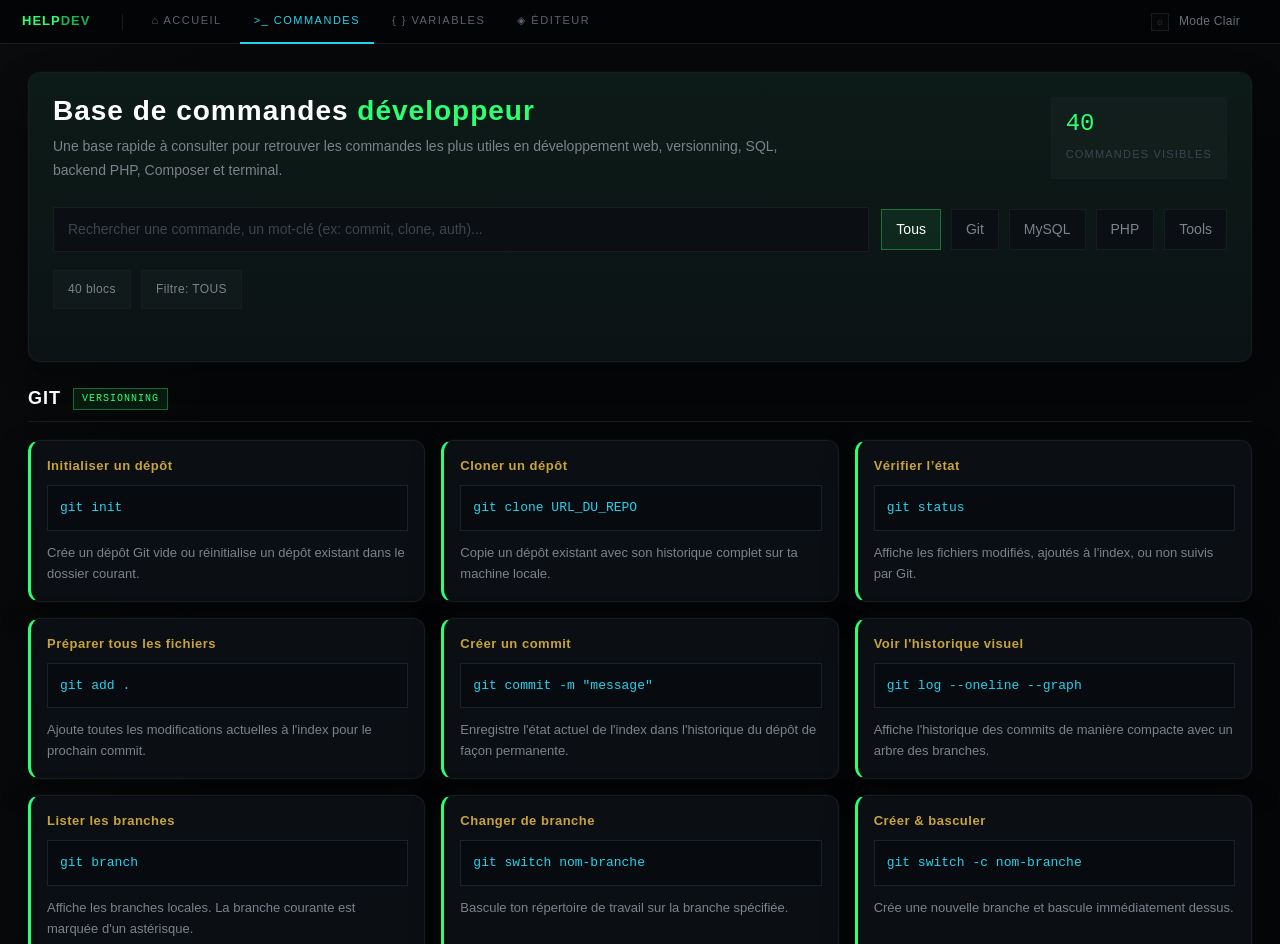
==== assets/pages/helpcmd.html @ f5e51abe "first commit" ====
<!DOCTYPE html>
<html lang="fr">

<head>
    <meta charset="UTF-8" />
    <meta name="viewport" content="width=device-width, initial-scale=1.0" />
    <title>HELPDEV — Commandes</title>
    <link rel="stylesheet" href="../css/index.css" />
    <link rel="stylesheet" href="../css/helpcmd.css">
</head>

<body>
    <div class="app">

        <main class="main">
            <nav class="navbar">
                <a href="./index.html" class="navbar__brand">HELP<span>DEV</span></a>
                <span class="navbar__sep"></span>
                <a href="index.html" class="navbar__link navbar__link--home">⌂ Accueil</a>
                <a href="../pages/helpcmd.html" class="navbar__link navbar__link--cmd">&gt;_ Commandes</a>
                <a href="#" class="navbar__link navbar__link--var">{ } Variables</a>
                <a href="editeur.html" class="navbar__link navbar__link--editor">◈ Éditeur</a>
                <div class="navbar__right">
                    <div class="sidebar-nav-divider"></div>
                <button id="themeToggle" class="sidebar-nav-item" style="width: 100%; cursor: pointer;">
                    <span class="sidebar-nav-icon" id="themeIcon">☼</span>
                    <span id="themeText">Mode Clair</span>
                </button>
                </div>
                
            </nav>
            <div class="cmd-page">
                <section class="cmd-hero">
                    <div class="cmd-hero-top">
                        <div>
                            <h1 class="cmd-hero-title">Base de commandes <span>développeur</span></h1>
                            <p class="cmd-hero-text">
                                Une base rapide à consulter pour retrouver les commandes les plus utiles en
                                développement web,
                                versionning, SQL, backend PHP, Composer et terminal.
                            </p>
                        </div>
                        <div class="cmd-hero-stats">
                            <div class="cmd-stat">
                                <span class="cmd-stat-number" id="heroCount">0</span>
                                <span class="cmd-stat-label">Commandes visibles</span>
                            </div>
                        </div>
                    </div>

                    <div class="cmd-toolbar">
                        <input type="text" id="searchInput" class="cmd-search"
                            placeholder="Rechercher une commande, un mot-clé (ex: commit, clone, auth)..." />
                        <div class="cmd-filter-group">
                            <button class="cmd-filter active" data-filter="all">Tous</button>
                            <button class="cmd-filter" data-filter="git">Git</button>
                            <button class="cmd-filter" data-filter="sql">MySQL</button>
                            <button class="cmd-filter" data-filter="php">PHP</button>
                            <button class="cmd-filter" data-filter="tools">Tools</button>
                        </div>
                    </div>

                    <div class="cmd-toolbar-meta">
                        <div class="cmd-meta-box" id="resultCount">0 commandes</div>
                        <div class="cmd-meta-box" id="activeFilter">Filtre: TOUS</div>
                    </div>
                </section>

                <div class="cmd-sections">

                    <!-- ================= GIT ================= -->
                    <section class="cmd-section" data-category="git">
                        <div class="cmd-section-header">
                            <h2 class="cmd-section-title">Git</h2>
                            <span class="cmd-section-badge">Versionning</span>
                        </div>

                        <div class="cmd-section-grid">
                            <article class="cmd-card" data-search="git init création dépôt">
                                <div class="cmd-card-label">Initialiser un dépôt</div>
                                <pre><code>git init</code></pre>
                                <p>Crée un dépôt Git vide ou réinitialise un dépôt existant dans le dossier courant.</p>
                            </article>

                            <article class="cmd-card" data-search="git clone télécharger copier repo distant">
                                <div class="cmd-card-label">Cloner un dépôt</div>
                                <pre><code>git clone URL_DU_REPO</code></pre>
                                <p>Copie un dépôt existant avec son historique complet sur ta machine locale.</p>
                            </article>

                            <article class="cmd-card" data-search="git status état fichiers modifiés">
                                <div class="cmd-card-label">Vérifier l’état</div>
                                <pre><code>git status</code></pre>
                                <p>Affiche les fichiers modifiés, ajoutés à l'index, ou non suivis par Git.</p>
                            </article>

                            <article class="cmd-card" data-search="git add index préparation ajouter tout">
                                <div class="cmd-card-label">Préparer tous les fichiers</div>
                                <pre><code>git add .</code></pre>
                                <p>Ajoute toutes les modifications actuelles à l'index pour le prochain commit.</p>
                            </article>

                            <article class="cmd-card" data-search="git commit valider message sauvegarde">
                                <div class="cmd-card-label">Créer un commit</div>
                                <pre><code>git commit -m "message"</code></pre>
                                <p>Enregistre l'état actuel de l'index dans l'historique du dépôt de façon permanente.
                                </p>
                            </article>

                            <article class="cmd-card" data-search="git log historique arbre commits">
                                <div class="cmd-card-label">Voir l'historique visuel</div>
                                <pre><code>git log --oneline --graph</code></pre>
                                <p>Affiche l'historique des commits de manière compacte avec un arbre des branches.</p>
                            </article>

                            <article class="cmd-card" data-search="git branch liste lister branches">
                                <div class="cmd-card-label">Lister les branches</div>
                                <pre><code>git branch</code></pre>
                                <p>Affiche les branches locales. La branche courante est marquée d'un astérisque.</p>
                            </article>

                            <article class="cmd-card" data-search="git switch checkout changer branche">
                                <div class="cmd-card-label">Changer de branche</div>
                                <pre><code>git switch nom-branche</code></pre>
                                <p>Bascule ton répertoire de travail sur la branche spécifiée.</p>
                            </article>

                            <article class="cmd-card" data-search="git switch create nouvelle branche checkout -b">
                                <div class="cmd-card-label">Créer & basculer</div>
                                <pre><code>git switch -c nom-branche</code></pre>
                                <p>Crée une nouvelle branche et bascule immédiatement dessus.</p>
                            </article>

                            <article class="cmd-card" data-search="git merge fusion intégrer branche">
                                <div class="cmd-card-label">Fusionner une branche</div>
                                <pre><code>git merge nom-branche</code></pre>
                                <p>Intègre les modifications de la branche indiquée dans ta branche courante.</p>
                            </article>

                            <article class="cmd-card" data-search="git pull récupérer maj fetch fusion remote">
                                <div class="cmd-card-label">Récupérer & fusionner</div>
                                <pre><code>git pull origin main</code></pre>
                                <p>Récupère les nouveautés du dépôt distant et les fusionne dans ta branche locale.</p>
                            </article>

                            <article class="cmd-card" data-search="git push envoyer serveur distant origin">
                                <div class="cmd-card-label">Envoyer les modifications</div>
                                <pre><code>git push -u origin main</code></pre>
                                <p>Envoie tes commits locaux sur le serveur distant et configure le suivi.</p>
                            </article>

                            <article class="cmd-card" data-search="git stash mettre de côté cache temporaire">
                                <div class="cmd-card-label">Mettre de côté</div>
                                <pre><code>git stash</code></pre>
                                <p>Sauvegarde temporairement les modifications non validées pour nettoyer le répertoire.
                                </p>
                            </article>

                            <article class="cmd-card" data-search="git reset hard annuler forcer clean">
                                <div class="cmd-card-label">Annuler tout (Danger)</div>
                                <pre><code>git reset --hard HEAD</code></pre>
                                <p>Supprime toutes les modifications non commitées et revient au dernier commit.</p>
                            </article>
                        </div>
                    </section>

                    <!-- ================= MYSQL ================= -->
                    <section class="cmd-section" data-category="sql">
                        <div class="cmd-section-header">
                            <h2 class="cmd-section-title">MySQL</h2>
                            <span class="cmd-section-badge">Base de données</span>
                        </div>

                        <div class="cmd-section-grid">
                            <article class="cmd-card" data-search="mysql connexion root console">
                                <div class="cmd-card-label">Se connecter en Root</div>
                                <pre><code>mysql -u root -p</code></pre>
                                <p>Ouvre le client MySQL en ligne de commande. Le mot de passe sera demandé.</p>
                            </article>

                            <article class="cmd-card" data-search="show databases lister bases">
                                <div class="cmd-card-label">Lister les bases</div>
                                <pre><code>SHOW DATABASES;</code></pre>
                                <p>Affiche toutes les bases de données disponibles sur le serveur.</p>
                            </article>

                            <article class="cmd-card" data-search="use utiliser sélectionner base">
                                <div class="cmd-card-label">Sélectionner une base</div>
                                <pre><code>USE nom_base;</code></pre>
                                <p>Définit la base de données active pour exécuter les prochaines requêtes.</p>
                            </article>

                            <article class="cmd-card" data-search="show tables lister tables">
                                <div class="cmd-card-label">Lister les tables</div>
                                <pre><code>SHOW TABLES;</code></pre>
                                <p>Affiche toutes les tables contenues dans la base de données sélectionnée.</p>
                            </article>

                            <article class="cmd-card" data-search="describe desc structure table colonnes">
                                <div class="cmd-card-label">Voir la structure d'une table</div>
                                <pre><code>DESCRIBE users;</code></pre>
                                <p>Affiche les colonnes, types de données et clés d'une table spécifique.</p>
                            </article>

                            <article class="cmd-card" data-search="select from lire tout récupérer data">
                                <div class="cmd-card-label">Récupérer toutes les données</div>
                                <pre><code>SELECT * FROM users;</code></pre>
                                <p>Sélectionne toutes les colonnes et toutes les lignes d'une table.</p>
                            </article>

                            <article class="cmd-card" data-search="select where filtre condition id">
                                <div class="cmd-card-label">Filtrer avec WHERE</div>
                                <pre><code>SELECT * FROM users WHERE id = 1;</code></pre>
                                <p>Récupère uniquement la ou les lignes qui respectent la condition demandée.</p>
                            </article>

                            <article class="cmd-card" data-search="insert into ajouter créer donnée values">
                                <div class="cmd-card-label">Insérer une ligne</div>
                                <pre><code>INSERT INTO users (nom) VALUES ('Bob');</code></pre>
                                <p>Ajoute un nouvel enregistrement dans la table avec les valeurs spécifiées.</p>
                            </article>

                            <article class="cmd-card" data-search="update set modifier mettre à jour">
                                <div class="cmd-card-label">Mettre à jour une ligne</div>
                                <pre><code>UPDATE users SET nom='Alice' WHERE id=1;</code></pre>
                                <p>Modifie les données d'un enregistrement existant. Attention à ne pas oublier le WHERE
                                    !</p>
                            </article>

                            <article class="cmd-card" data-search="delete from supprimer effacer row">
                                <div class="cmd-card-label">Supprimer une ligne</div>
                                <pre><code>DELETE FROM users WHERE id = 1;</code></pre>
                                <p>Supprime un ou plusieurs enregistrements. Toujours vérifier avec SELECT avant.</p>
                            </article>

                            <article class="cmd-card" data-search="mysqldump export sauvegarde dump backup sql">
                                <div class="cmd-card-label">Exporter la base (Backup)</div>
                                <pre><code>mysqldump -u root -p base &gt; bkp.sql</code></pre>
                                <p>Génère un fichier .sql contenant la structure et les données pour la sauvegarde.</p>
                            </article>

                            <article class="cmd-card" data-search="mysql import source restaurer sql dump">
                                <div class="cmd-card-label">Importer un Backup</div>
                                <pre><code>mysql -u root -p base &lt; bkp.sql</code></pre>
                                <p>Restaure les tables et données à partir d'un fichier .sql dans une base existante.
                                </p>
                            </article>
                        </div>
                    </section>

                    <!-- ================= PHP / COMPOSER ================= -->
                    <section class="cmd-section" data-category="php">
                        <div class="cmd-section-header">
                            <h2 class="cmd-section-title">PHP & Composer</h2>
                            <span class="cmd-section-badge">Backend</span>
                        </div>

                        <div class="cmd-section-grid">
                            <article class="cmd-card" data-search="php -v version">
                                <div class="cmd-card-label">Vérifier la version PHP</div>
                                <pre><code>php -v</code></pre>
                                <p>Affiche la version de PHP installée et active en ligne de commande.</p>
                            </article>

                            <article class="cmd-card" data-search="php -S serveur local localhost">
                                <div class="cmd-card-label">Lancer le serveur local PHP</div>
                                <pre><code>php -S localhost:8000</code></pre>
                                <p>Démarre un serveur de développement rapide dans le dossier courant.</p>
                            </article>

                            <article class="cmd-card" data-search="php index.php exécuter lancer script">
                                <div class="cmd-card-label">Exécuter un script</div>
                                <pre><code>php script.php</code></pre>
                                <p>Interprète et exécute un fichier PHP directement depuis le terminal.</p>
                            </article>

                            <article class="cmd-card" data-search="php -l lint syntaxe erreur parse">
                                <div class="cmd-card-label">Vérifier la syntaxe</div>
                                <pre><code>php -l fichier.php</code></pre>
                                <p>Vérifie s'il y a des erreurs de syntaxe (parse error) sans exécuter le code.</p>
                            </article>

                            <article class="cmd-card" data-search="composer install installer vendor json lock">
                                <div class="cmd-card-label">Installer les dépendances</div>
                                <pre><code>composer install</code></pre>
                                <p>Lit le composer.lock et installe les versions exactes des packages du projet.</p>
                            </article>

                            <article class="cmd-card" data-search="composer update mettre à jour packages">
                                <div class="cmd-card-label">Mettre à jour les dépendances</div>
                                <pre><code>composer update</code></pre>
                                <p>Met à jour les bibliothèques selon les règles définies dans composer.json.</p>
                            </article>

                            <article class="cmd-card" data-search="composer require ajouter package librairie">
                                <div class="cmd-card-label">Ajouter une librairie</div>
                                <pre><code>composer require vendor/nom</code></pre>
                                <p>Télécharge un nouveau package et l'ajoute automatiquement au composer.json.</p>
                            </article>

                            <article class="cmd-card" data-search="composer dump-autoload autoload classes namespace">
                                <div class="cmd-card-label">Régénérer l'Autoload</div>
                                <pre><code>composer dump-autoload</code></pre>
                                <p>Met à jour le système de chargement automatique des classes après un renommage.</p>
                            </article>
                        </div>
                    </section>

                    <!-- ================= TERMINAL ================= -->
                    <section class="cmd-section" data-category="tools">
                        <div class="cmd-section-header">
                            <h2 class="cmd-section-title">Terminal & Node</h2>
                            <span class="cmd-section-badge">Outils CLI</span>
                        </div>

                        <div class="cmd-section-grid">
                            <article class="cmd-card" data-search="cd dossier naviguer changer repertoire">
                                <div class="cmd-card-label">Changer de dossier</div>
                                <pre><code>cd nom-dossier</code></pre>
                                <p>Permet de se déplacer dans l'arborescence vers un dossier enfant.</p>
                            </article>

                            <article class="cmd-card" data-search="cd .. remonter parent naviguer">
                                <div class="cmd-card-label">Remonter au parent</div>
                                <pre><code>cd ..</code></pre>
                                <p>Remonte d'un niveau dans l'arborescence des dossiers.</p>
                            </article>

                            <article class="cmd-card" data-search="ls dir lister fichiers contenu">
                                <div class="cmd-card-label">Lister le contenu</div>
                                <pre><code>ls</code></pre>
                                <p>Affiche les fichiers et dossiers (utiliser <code>dir</code> sous l'invite de commande
                                    Windows).</p>
                            </article>

                            <article class="cmd-card" data-search="mkdir créer dossier repertoire make">
                                <div class="cmd-card-label">Créer un dossier</div>
                                <pre><code>mkdir nom-dossier</code></pre>
                                <p>Crée un nouveau répertoire vide à l'emplacement actuel.</p>
                            </article>

                            <article class="cmd-card" data-search="npm install installer node_modules paquet">
                                <div class="cmd-card-label">Installer modules Node</div>
                                <pre><code>npm install</code></pre>
                                <p>Télécharge les dépendances JS du projet listées dans le package.json.</p>
                            </article>

                            <article class="cmd-card" data-search="npm run dev start script lancement build">
                                <div class="cmd-card-label">Lancer un script JS</div>
                                <pre><code>npm run dev</code></pre>
                                <p>Exécute un script personnalisé (ex: dev, build) défini dans le package.json.</p>
                            </article>
                        </div>
                    </section>

                </div>
            </div>
        </main>
    </div>

    <script src="../script/helpcmd.js"></script>
    <script src="../script/theme.js"></script>
</body>

</html>
---- assets/css/index.css ----
/* ═══════════════════════════════════════════════════════════
   INDEX.CSS — HELPDEV Base Layout
   ═══════════════════════════════════════════════════════════ */

:root {
  --bg: #050607;
  --bg-elev: #0a0d10;
  --bg-panel: #0b0f13;
  --bg-soft: #040507;

  --text: #c8cdd4;
  --text-soft: #7b828c;
  --text-muted: #4f575f;
  --text-dim: #3d4450;

  --border: #171c22;
  --border-soft: #11161b;

  --green: #2cff72;
  --cyan: #22d3ee;
  --blue: #5b9cf6;
  --purple: #a78bfa;
  --orange: #e8934a;
  --yellow: #c8a33b;
  --red: #f87171;

  --shadow: 0 0 0 1px rgba(255, 255, 255, 0.02), 0 10px 30px rgba(0, 0, 0, 0.35);
  --radius: 0;
  --sidebar-width: 220px;

  --font-ui: "Segoe UI", Arial, sans-serif;
  --font-mono: "Courier New", monospace;
}

* {
  box-sizing: border-box;
}

html {
  height: 100%;
  scroll-behavior: smooth;
}
.navbar {
  height: 44px; background: #030405;
  border-bottom: 1px solid var(--border);
  display: flex; align-items: center;
  padding: 0 22px; gap: 4px; flex-shrink: 0;
}
.navbar__brand { font-size: 13px; font-weight: 700; color: var(--green); letter-spacing: 1px; margin-right: 18px; text-decoration: none; flex-shrink: 0; }
.navbar__brand span { opacity: 0.7; }
.navbar__sep { width: 1px; height: 16px; background: var(--border); margin: 0 10px; flex-shrink: 0; }
.navbar__link { display: flex; align-items: center; gap: 7px; padding: 0 14px; height: 44px; font-size: 11px; letter-spacing: 1.5px; text-transform: uppercase; color: #5a6370; text-decoration: none; border-bottom: 2px solid transparent; transition: 0.15s; flex-shrink: 0; }
.navbar__link--editor:hover   { color: var(--blue);   border-bottom-color: var(--blue); }
.navbar__link--cmd:hover    { color: var(--green);  border-bottom-color: var(--green); }
.navbar__link--var:hover    { color: var(--purple); border-bottom-color: var(--purple); }
.navbar__link--home       { color: var(--cyan);   border-bottom-color: var(--cyan); }
.navbar__right { margin-left: auto; display: flex; align-items: center; gap: 12px; }
.navbar__badge { font-size: 9px; border: 1px solid var(--border); padding: 3px 8px; color: #3d4450; text-transform: uppercase; letter-spacing: 2px; }
.navbar__badge--live { border-color: rgba(44,255,114,0.25); color: var(--green); }

body {
  margin: 0;
  min-height: 100%;
  background:
    linear-gradient(180deg, rgba(255, 255, 255, 0.015) 0%, rgba(255, 255, 255, 0) 100%),
    var(--bg);
  color: var(--text);
  font-family: var(--font-ui);
  font-size: 14px;
  line-height: 1.4;
  overflow: hidden;
}

a {
  color: inherit;
  text-decoration: none;
}

button,
input,
textarea,
select {
  font: inherit;
}

button {
  background: none;
  border: none;
}

::selection {
  background: rgba(34, 211, 238, 0.22);
  color: #fff;
}

.app {
  display: flex;
  min-height: 100vh;
  width: 100%;
  background:
    linear-gradient(90deg, rgba(255, 255, 255, 0.01) 0, rgba(255, 255, 255, 0) 240px),
    var(--bg);
}

/* SIDEBAR */
.sidebar {
  width: var(--sidebar-width);
  flex-shrink: 0;
  display: flex;
  flex-direction: column;
  background:
    linear-gradient(180deg, rgba(44, 255, 114, 0.03) 0%, rgba(44, 255, 114, 0) 120px),
    #06080a;
  border-right: 1px solid var(--border);
  position: sticky;
  top: 0;
  min-height: 100vh;
  box-shadow: inset -1px 0 0 rgba(255, 255, 255, 0.015);
}

.sidebar>div:first-child {
  display: flex;
  flex-direction: column;
  flex: 1;
  min-height: 0;
}

.sidebar-brand {
  padding: 18px 18px 14px;
  border-bottom: 1px solid var(--border);
}

.sidebar-brand-title {
  font-size: 20px;
  font-weight: 800;
  letter-spacing: 1px;
  color: var(--green);
  line-height: 1;
}

.sidebar-brand-title span {
  opacity: 0.7;
}

.sidebar-brand-subtitle {
  margin-top: 8px;
  font-size: 10px;
  letter-spacing: 2.2px;
  color: var(--text-dim);
  text-transform: uppercase;
}

.sidebar-nav {
  padding: 14px 0;
  overflow-y: auto;
  flex: 1;
}

.sidebar-nav::-webkit-scrollbar {
  width: 5px;
}

.sidebar-nav::-webkit-scrollbar-thumb {
  background: #1a2128;
}

.sidebar-nav-label {
  padding: 10px 18px 8px;
  font-size: 9px;
  letter-spacing: 2px;
  color: var(--text-dim);
  text-transform: uppercase;
}

.sidebar-nav-divider {
  height: 1px;
  background: var(--border);
  margin: 12px 18px;
}

.sidebar-nav-item {
  display: flex;
  align-items: center;
  gap: 10px;
  min-height: 38px;
  padding: 0 18px;
  color: #66707d;
  border-left: 2px solid transparent;
  transition: background 0.15s ease, color 0.15s ease, border-color 0.15s ease;
  text-decoration: none;
  font-size: 12px;
  letter-spacing: 0.3px;
}

.sidebar-nav-item:hover {
  background: rgba(255, 255, 255, 0.025);
  color: var(--text);
}

.sidebar-nav-icon {
  width: 18px;
  height: 18px;
  flex: 0 0 18px;
  display: inline-flex;
  align-items: center;
  justify-content: center;
  border: 1px solid var(--border);
  color: var(--text-dim);
  font-size: 10px;
  line-height: 1;
  background: rgba(255, 255, 255, 0.01);
}

.sidebar-nav-count {
  margin-left: auto;
  font-size: 9px;
  color: var(--text-dim);
  font-family: var(--font-mono);
  letter-spacing: 1px;
}

.sidebar-nav-item--home:hover {
  color: var(--blue);
  border-left-color: var(--blue);
}

.sidebar-nav-item--home:hover .sidebar-nav-icon {
  color: var(--blue);
  border-color: rgba(91, 156, 246, 0.35);
}

.sidebar-nav-item--cmd:hover {
  color: var(--green);
  border-left-color: var(--green);
}

.sidebar-nav-item--cmd:hover .sidebar-nav-icon {
  color: var(--green);
  border-color: rgba(44, 255, 114, 0.35);
}

.sidebar-nav-item--var:hover {
  color: var(--purple);
  border-left-color: var(--purple);
}

.sidebar-nav-item--var:hover .sidebar-nav-icon {
  color: var(--purple);
  border-color: rgba(167, 139, 250, 0.35);
}

.sidebar-nav-item--editor:hover {
  color: var(--cyan);
  border-left-color: var(--cyan);
}

.sidebar-nav-item--editor:hover .sidebar-nav-icon {
  color: var(--cyan);
  border-color: rgba(34, 211, 238, 0.35);
}

.sidebar-footer {
  border-top: 1px solid var(--border);
  padding: 14px 18px 16px;
  background: rgba(255, 255, 255, 0.01);
}

.sidebar-footer-info {
  font-size: 10px;
  line-height: 1.6;
  letter-spacing: 1.2px;
  color: var(--text-dim);
  text-transform: uppercase;
}

.sidebar-version {
  margin-top: 10px;
  display: flex;
  align-items: center;
  gap: 7px;
  font-size: 10px;
  color: #5f666f;
  letter-spacing: 1.4px;
  text-transform: uppercase;
}

.sidebar-version-dot {
  width: 7px;
  height: 7px;
  border-radius: 50%;
  background: var(--green);
  box-shadow: 0 0 10px rgba(44, 255, 114, 0.55);
  display: inline-block;
}

/* MAIN */
.main {
  flex: 1;
  min-width: 0;
  min-height: 100vh;
  display: flex;
  flex-direction: column;
  background:
    linear-gradient(180deg, rgba(255, 255, 255, 0.01) 0%, rgba(255, 255, 255, 0) 160px),
    transparent;
}

/* COMMON HELPERS */
.card,
.panel-shell {
  background: var(--bg-panel);
  border: 1px solid var(--border);
  box-shadow: var(--shadow);
}

.mono {
  font-family: var(--font-mono);
}

.text-green {
  color: var(--green);
}

.text-cyan {
  color: var(--cyan);
}

.text-blue {
  color: var(--blue);
}

.text-purple {
  color: var(--purple);
}

.text-orange {
  color: var(--orange);
}

.text-yellow {
  color: var(--yellow);
}

.text-red {
  color: var(--red);
}

.text-muted {
  color: var(--text-muted);
}

.text-dim {
  color: var(--text-dim);
}

/* FOCUS */
a:focus-visible,
button:focus-visible,
textarea:focus-visible,
input:focus-visible,
select:focus-visible {
  outline: 1px solid rgba(34, 211, 238, 0.65);
  outline-offset: 0;
}

/* RESPONSIVE */
@media (max-width: 980px) {
  .sidebar {
    width: 188px;
  }

  .sidebar-brand-title {
    font-size: 18px;
  }

  .sidebar-nav-item {
    padding: 0 14px;
  }

  .sidebar-nav-label,
  .sidebar-footer {
    padding-left: 14px;
    padding-right: 14px;
  }
}

@media (max-width: 760px) {
  body {
    overflow: auto;
  }

  .app {
    flex-direction: column;
    min-height: 100vh;
  }

  .sidebar {
    width: 100%;
    min-height: auto;
    position: relative;
    border-right: none;
    border-bottom: 1px solid var(--border);
  }

  .sidebar-nav {
    overflow: visible;
  }

  .main {
    min-height: 0;
  }
}

/* page d'accueil */
.home-page {
  padding: 38px;
  overflow-y: auto;
  height: 100vh;
  animation: fadeIn 0.4s ease-out;
}

@keyframes fadeIn {
  from {
    opacity: 0;
    transform: translateY(10px);
  }

  to {
    opacity: 1;
    transform: translateY(0);
  }
}

.home-hero {
  margin-bottom: 40px;
  padding: 38px;
  border: 1px solid var(--border);
  border-radius: 12px;
  background:
    linear-gradient(135deg, rgba(91, 156, 246, 0.08) 0%, rgba(91, 156, 246, 0) 100%),
    var(--bg-panel);
  box-shadow: var(--shadow);
  position: relative;
  overflow: hidden;
}

.home-hero::before {
  content: "";
  position: absolute;
  top: 0;
  right: 0;
  width: 300px;
  height: 100%;
  background: radial-gradient(circle at right, rgba(34, 211, 238, 0.05) 0%, transparent 70%);
  pointer-events: none;
}

.home-hero-badge {
  display: inline-flex;
  align-items: center;
  gap: 8px;
  padding: 6px 12px;
  background: rgba(34, 211, 238, 0.1);
  border: 1px solid rgba(34, 211, 238, 0.3);
  color: var(--cyan);
  font-size: 11px;
  font-family: var(--font-mono);
  text-transform: uppercase;
  letter-spacing: 1px;
  margin-bottom: 20px;
}

.home-hero-badge .dot {
  width: 6px;
  height: 6px;
  background: var(--cyan);
  border-radius: 50%;
  box-shadow: 0 0 8px var(--cyan);
  animation: pulse 2s infinite;
}

@keyframes pulse {
  0% {
    opacity: 1;
  }

  50% {
    opacity: 0.4;
  }

  100% {
    opacity: 1;
  }
}

.home-hero-title {
  margin: 0 0 14px;
  font-size: 36px;
  line-height: 1.1;
  letter-spacing: 1px;
  color: #fff;
}

.home-hero-title span {
  color: var(--blue);
}

.home-hero-text {
  max-width: 600px;
  color: var(--text-soft);
  line-height: 1.7;
  font-size: 15px;
  margin: 0 0 28px;
}

.home-status-bar {
  display: flex;
  gap: 24px;
  flex-wrap: wrap;
  padding-top: 24px;
  border-top: 1px solid var(--border-soft);
}

.status-item {
  display: flex;
  flex-direction: column;
  gap: 6px;
}

.status-label {
  font-size: 10px;
  text-transform: uppercase;
  letter-spacing: 1.5px;
  color: var(--text-dim);
}

.status-value {
  font-family: var(--font-mono);
  font-size: 13px;
  color: var(--text);
}

.home-grid-title {
  font-size: 14px;
  text-transform: uppercase;
  letter-spacing: 2px;
  color: var(--text-muted);
  margin: 0 0 20px;
  display: flex;
  align-items: center;
  gap: 12px;
}

.home-grid-title::after {
  content: "";
  flex: 1;
  height: 1px;
  background: var(--border);
}

.home-grid {
  display: grid;
  grid-template-columns: repeat(auto-fit, minmax(300px, 1fr));
  gap: 24px;
}

.hub-card {
  display: flex;
  flex-direction: column;
  padding: 28px;
  background: var(--bg-panel);
  border: 1px solid var(--border);
  border-radius: 12px;
  text-decoration: none;
  transition: all 0.2s ease;
  position: relative;
  overflow: hidden;
}

.hub-card::before {
  content: "";
  position: absolute;
  top: 0;
  left: 0;
  width: 100%;
  height: 3px;
  background: var(--border-soft);
  transition: background 0.2s ease;
}

.hub-card:hover {
  transform: translateY(-4px);
  box-shadow: 0 16px 32px rgba(0, 0, 0, 0.4);
  border-color: rgba(255, 255, 255, 0.1);
  background: linear-gradient(180deg, rgba(255, 255, 255, 0.03), rgba(255, 255, 255, 0.01));
}

.hub-card--cmd:hover::before {
  background: var(--green);
}

.hub-card--editor:hover::before {
  background: var(--cyan);
}

.hub-card--vars:hover::before {
  background: var(--purple);
}

.hub-card-icon {
  width: 48px;
  height: 48px;
  display: flex;
  align-items: center;
  justify-content: center;
  background: rgba(255, 255, 255, 0.02);
  border: 1px solid var(--border);
  font-family: var(--font-mono);
  font-size: 20px;
  margin-bottom: 20px;
  transition: all 0.2s ease;
}

.hub-card--cmd .hub-card-icon {
  color: var(--green);
}

.hub-card--editor .hub-card-icon {
  color: var(--cyan);
}

.hub-card--vars .hub-card-icon {
  color: var(--purple);
}

.hub-card:hover .hub-card-icon {
  background: rgba(255, 255, 255, 0.05);
  transform: scale(1.05);
}

.hub-card-title {
  margin: 0 0 10px;
  font-size: 20px;
  color: #fff;
  letter-spacing: 0.5px;
}

.hub-card-desc {
  margin: 0;
  color: var(--text-soft);
  line-height: 1.6;
  font-size: 14px;
}

.hub-card-arrow {
  margin-top: 24px;
  font-family: var(--font-mono);
  font-size: 12px;
  color: var(--text-dim);
  display: flex;
  align-items: center;
  gap: 8px;
  transition: color 0.2s ease;
}

.hub-card:hover .hub-card-arrow {
  color: #fff;
}

.hub-card:hover .hub-card-arrow span {
  transform: translateX(4px);
}

.hub-card-arrow span {
  transition: transform 0.2s ease;
}

@media (max-width: 760px) {
  .home-page {
    padding: 20px;
  }

  .home-hero {
    padding: 24px;
  }

  .home-hero-title {
    font-size: 28px;
  }

  .home-status-bar {
    flex-direction: column;
    gap: 16px;
  }
}

/* ═══════════════════════════════════════════════════════════
   MODE CLAIR (LIGHT THEME OVERRIDES)
═══════════════════════════════════════════════════════════ */

[data-theme="light"] {
  --bg: #d3d4d5;
  --bg-elev: #ffffff;
  --bg-panel: #363637;
  --bg-soft: #eef1f5;
  h2{
    color: #64748b;
  }
  .hub-card-icon{
    background: white;
    border-radius: 12px;
  }

  --text: #9d9fa3;
  --text-soft: #d9dce1;
  --text-muted: #64748b;
  --text-dim: #94a3b8;

  --border: #e2e8f000;
  --border-soft: #cbd5e100;

  /* Couleurs légèrement assombries pour rester lisibles sur blanc */
  --green: #0ea5e9; /* On passe le vert néon en bleu/vert plus doux */
  --cyan: #0284c7;
  --blue: #2563eb;
  --purple: #7c3aed;
  --orange: #ea580c;
  --yellow: #ca8a04;
  --red: #dc2626;

  --shadow: 0 4px 15px rgba(0,0,0,0.05), 0 1px 3px rgba(0,0,0,0.02);
}
---- assets/css/helpcmd.css ----
.navbar {
    height: 44px;
    background: #030405;
    border-bottom: 1px solid var(--border);
    display: flex;
    align-items: center;
    padding: 0 22px;
    gap: 4px;
    flex-shrink: 0;
}

.navbar__brand {
    font-size: 13px;
    font-weight: 700;
    color: var(--green);
    letter-spacing: 1px;
    margin-right: 18px;
    text-decoration: none;
    flex-shrink: 0;
}

.navbar__brand span {
    opacity: 0.7;
}

.navbar__sep {
    width: 1px;
    height: 16px;
    background: var(--border);
    margin: 0 10px;
    flex-shrink: 0;
}

.navbar__link {
    display: flex;
    align-items: center;
    gap: 7px;
    padding: 0 14px;
    height: 44px;
    font-size: 11px;
    letter-spacing: 1.5px;
    text-transform: uppercase;
    color: #5a6370;
    text-decoration: none;
    border-bottom: 2px solid transparent;
    transition: 0.15s;
    flex-shrink: 0;
}

.navbar__link--home:hover {
    color: var(--blue);
    border-bottom-color: var(--blue);
}

.navbar__link--editor:hover {
    color: var(--green);
    border-bottom-color: var(--green);
}

.navbar__link--var:hover {
    color: var(--purple);
    border-bottom-color: var(--purple);
}

.navbar__link--cmd {
    color: var(--cyan);
    border-bottom-color: var(--cyan);
}

.navbar__right {
    margin-left: auto;
    display: flex;
    align-items: center;
    gap: 12px;
}

.navbar__badge {
    font-size: 9px;
    border: 1px solid var(--border);
    padding: 3px 8px;
    color: #3d4450;
    text-transform: uppercase;
    letter-spacing: 2px;
}

.navbar__badge--live {
    border-color: rgba(44, 255, 114, 0.25);
    color: var(--green);
}
.cmd-page {
      padding: 28px;
      overflow-y: auto;
      height: 100vh;
    }

    .cmd-hero {
      margin-bottom: 24px;
      padding: 24px;
      border: 1px solid var(--border);
      border-radius: 12px;
      background:
        linear-gradient(180deg, rgba(44,255,114,0.05), rgba(44,255,114,0.015)),
        var(--bg-panel);
      box-shadow: var(--shadow);
    }

    .cmd-hero-top {
      display: flex;
      justify-content: space-between;
      gap: 20px;
      flex-wrap: wrap;
      align-items: flex-start;
    }

    .cmd-hero-title {
      margin: 0 0 10px;
      font-size: 28px;
      line-height: 1;
      letter-spacing: 1px;
      color: #fff;
    }

    .cmd-hero-title span {
      color: var(--green);
    }

    .cmd-hero-text {
      max-width: 780px;
      color: var(--text-soft);
      line-height: 1.7;
      margin: 0;
    }

    .cmd-hero-stats {
      display: flex;
      gap: 14px;
      flex-wrap: wrap;
    }

    .cmd-stat {
      min-width: 120px;
      padding: 14px;
      border: 1px solid var(--border);
      background: rgba(255,255,255,0.02);
    }

    .cmd-stat-number {
      display: block;
      font-size: 24px;
      color: var(--green);
      font-family: var(--font-mono);
      line-height: 1;
      margin-bottom: 8px;
    }

    .cmd-stat-label {
      font-size: 11px;
      text-transform: uppercase;
      letter-spacing: 1.2px;
      color: var(--text-dim);
    }

    .cmd-toolbar {
      display: flex;
      gap: 12px;
      flex-wrap: wrap;
      align-items: center;
      margin: 24px 0 18px;
    }

    .cmd-search {
      flex: 1;
      min-width: 260px;
      padding: 12px 14px;
      background: var(--bg-panel);
      border: 1px solid var(--border);
      color: var(--text);
    }

    .cmd-search::placeholder {
      color: var(--text-dim);
    }

    .cmd-filter-group {
      display: flex;
      gap: 10px;
      flex-wrap: wrap;
    }

    .cmd-filter {
      padding: 10px 14px;
      border: 1px solid var(--border);
      background: var(--bg-panel);
      color: var(--text-soft);
      cursor: pointer;
      transition: 0.18s ease;
    }

    .cmd-filter:hover,
    .cmd-filter.active {
      color: #fff;
      border-color: rgba(44,255,114,0.35);
      background: rgba(44,255,114,0.08);
    }

    .cmd-toolbar-meta {
      display: flex;
      gap: 10px;
      flex-wrap: wrap;
      margin-bottom: 28px;
    }

    .cmd-meta-box {
      padding: 10px 14px;
      border: 1px solid var(--border);
      background: rgba(255,255,255,0.02);
      color: var(--text-soft);
      font-size: 12px;
      letter-spacing: 0.4px;
    }

    .cmd-sections {
      display: flex;
      flex-direction: column;
      gap: 38px;
    }

    .cmd-section {
      display: block;
    }

    .cmd-section-header {
      display: flex;
      align-items: center;
      gap: 12px;
      margin: 0 0 18px;
      border-bottom: 1px solid var(--border);
      padding-bottom: 10px;
    }

    .cmd-section-title {
      margin: 0;
      font-size: 18px;
      letter-spacing: 1px;
      text-transform: uppercase;
      color: #fff;
    }

    .cmd-section-badge {
      padding: 3px 8px;
      font-size: 10px;
      letter-spacing: 1px;
      text-transform: uppercase;
      border: 1px solid var(--border);
      font-family: var(--font-mono);
    }

    .cmd-section[data-category="git"] .cmd-section-badge {
      color: var(--green);
      border-color: rgba(44,255,114,0.35);
      background: rgba(44,255,114,0.08);
    }
    .cmd-section[data-category="sql"] .cmd-section-badge {
      color: var(--blue);
      border-color: rgba(91,156,246,0.35);
      background: rgba(91,156,246,0.08);
    }
    .cmd-section[data-category="php"] .cmd-section-badge {
      color: var(--purple);
      border-color: rgba(167,139,250,0.35);
      background: rgba(167,139,250,0.08);
    }
    .cmd-section[data-category="tools"] .cmd-section-badge {
      color: var(--orange);
      border-color: rgba(232,147,74,0.35);
      background: rgba(232,147,74,0.08);
    }

    .cmd-section-grid {
      display: grid;
      /* Force exactement 4 colonnes de même taille */
      grid-template-columns: repeat(4, 1fr);
      gap: 16px;
      align-items: stretch;
      margin-bottom: 30px;
    }

    .cmd-card {
      display: flex;
      flex-direction: column;
      padding: 16px;
      border: 1px solid var(--border);
      background: var(--bg-panel);
      box-shadow: var(--shadow);
      border-radius: 12px;
      transition: transform 0.15s ease, box-shadow 0.15s ease, border-color 0.15s ease;
      min-width: 0; /* Empêche la carte de déborder de sa colonne */
    }

    .cmd-card:hover {
      transform: translateY(-2px);
      box-shadow: 0 0 0 1px rgba(255,255,255,0.03), 0 12px 24px rgba(0,0,0,0.3);
    }

    .cmd-section[data-category="git"] .cmd-card { border-left: 3px solid var(--green); }
    .cmd-section[data-category="sql"] .cmd-card { border-left: 3px solid var(--blue); }
    .cmd-section[data-category="php"] .cmd-card { border-left: 3px solid var(--purple); }
    .cmd-section[data-category="tools"] .cmd-card { border-left: 3px solid var(--orange); }

    .cmd-card-label {
      margin-bottom: 10px;
      color: var(--yellow);
      font-size: 13px;
      font-weight: 600;
      letter-spacing: 0.5px;
    }

    .cmd-card pre {
      margin: 0 0 12px;
      padding: 12px;
      /* Empêche le scroll horizontal, force le texte à aller à la ligne */
      white-space: pre-wrap;
      word-break: break-word;
      overflow-wrap: break-word;
      overflow-x: hidden;
      border: 1px solid #1a222a;
      background: #070a0e;
    }

    .cmd-card code {
      color: var(--cyan);
      font-family: var(--font-mono);
      font-size: 13px;
    }

    .cmd-card p {
      margin: 0;
      color: var(--text-soft);
      line-height: 1.6;
      font-size: 13px;
      flex-grow: 1;
    }

    /* Rendre la grille responsive pour les petits écrans, tout en gardant 4 colonnes sur desktop */
    @media (max-width: 1300px) {
      .cmd-section-grid {
        grid-template-columns: repeat(3, 1fr);
      }
    }

    @media (max-width: 980px) {
      .cmd-section-grid {
        grid-template-columns: repeat(2, 1fr);
      }
    }

    @media (max-width: 760px) {
      .cmd-page {
        height: auto;
        padding: 18px;
      }
      .cmd-toolbar {
        flex-direction: column;
        align-items: stretch;
      }
      .cmd-filter-group {
        width: 100%;
      }
      .cmd-section-grid {
        grid-template-columns: 1fr;
      }
    }
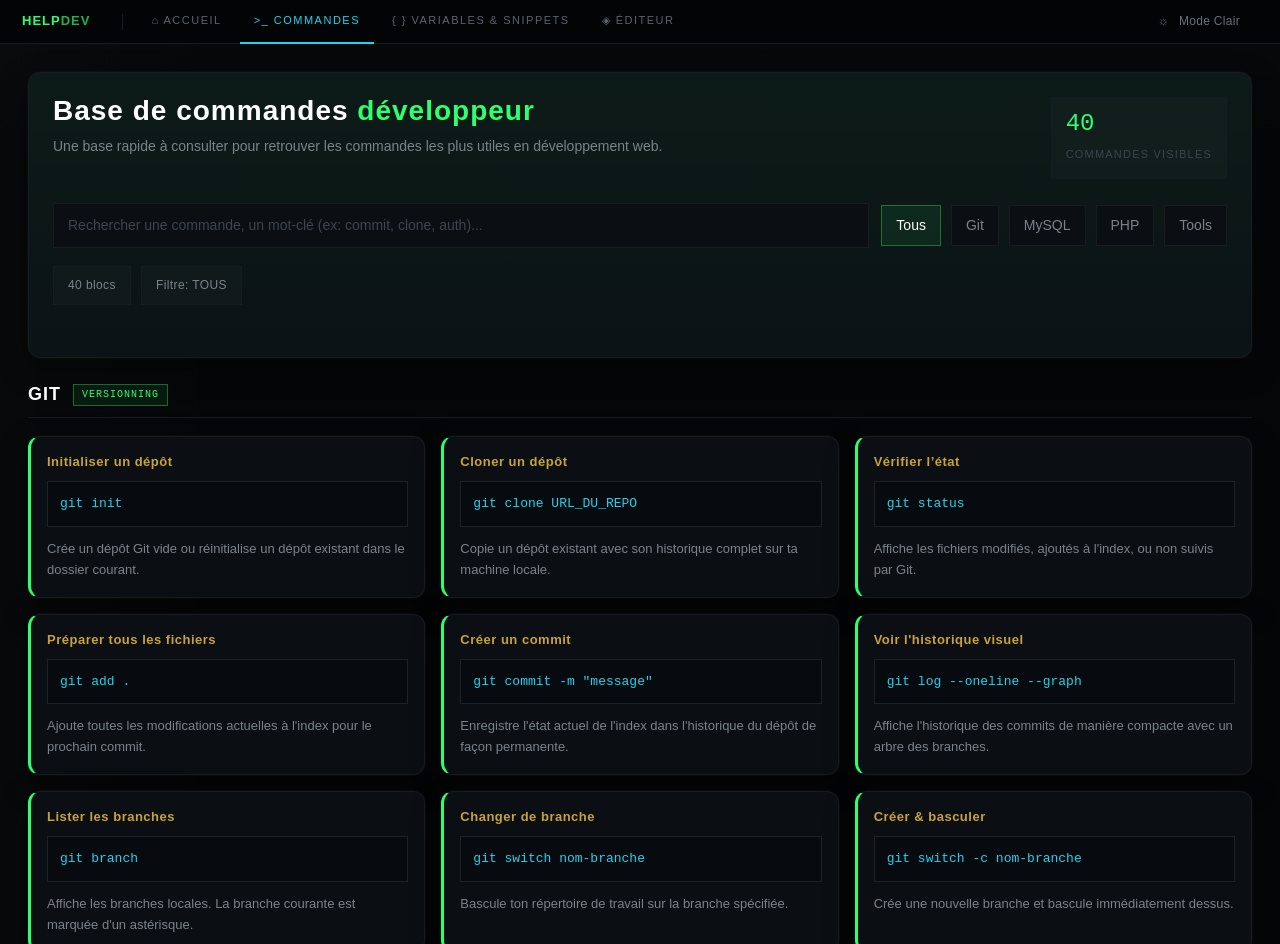
==== commit 01f3a731: "maj et correction" ====
--- a/assets/pages/helpcmd.html
+++ b/assets/pages/helpcmd.html
@@ -14,20 +14,20 @@
 
         <main class="main">
             <nav class="navbar">
-                <a href="./index.html" class="navbar__brand">HELP<span>DEV</span></a>
+                <a href="/" class="navbar__brand">HELP<span>DEV</span></a>
                 <span class="navbar__sep"></span>
-                <a href="index.html" class="navbar__link navbar__link--home">⌂ Accueil</a>
+                <a href="/" class="navbar__link navbar__link--home">⌂ Accueil</a>
                 <a href="../pages/helpcmd.html" class="navbar__link navbar__link--cmd">&gt;_ Commandes</a>
-                <a href="#" class="navbar__link navbar__link--var">{ } Variables</a>
+                <a href="../pages/vars.html" class="navbar__link navbar__link--var">{ } Variables & Snippets</a>
                 <a href="editeur.html" class="navbar__link navbar__link--editor">◈ Éditeur</a>
                 <div class="navbar__right">
                     <div class="sidebar-nav-divider"></div>
-                <button id="themeToggle" class="sidebar-nav-item" style="width: 100%; cursor: pointer;">
-                    <span class="sidebar-nav-icon" id="themeIcon">☼</span>
-                    <span id="themeText">Mode Clair</span>
-                </button>
+                    <button id="themeToggle" class="sidebar-nav-item" style="width: 100%; cursor: pointer;">
+                        <span class="sidebar-nav-icon" id="themeIcon">☼</span>
+                        <span id="themeText">Mode Clair</span>
+                    </button>
                 </div>
-                
+
             </nav>
             <div class="cmd-page">
                 <section class="cmd-hero">
@@ -35,9 +35,7 @@
                         <div>
                             <h1 class="cmd-hero-title">Base de commandes <span>développeur</span></h1>
                             <p class="cmd-hero-text">
-                                Une base rapide à consulter pour retrouver les commandes les plus utiles en
-                                développement web,
-                                versionning, SQL, backend PHP, Composer et terminal.
+                                Une base rapide à consulter pour retrouver les commandes les plus utiles en développement web.
                             </p>
                         </div>
                         <div class="cmd-hero-stats">
--- a/assets/css/index.css
+++ b/assets/css/index.css
@@ -40,23 +40,96 @@
   height: 100%;
   scroll-behavior: smooth;
 }
+
 .navbar {
-  height: 44px; background: #030405;
+  height: 44px;
+  background: #030405;
   border-bottom: 1px solid var(--border);
-  display: flex; align-items: center;
-  padding: 0 22px; gap: 4px; flex-shrink: 0;
-}
-.navbar__brand { font-size: 13px; font-weight: 700; color: var(--green); letter-spacing: 1px; margin-right: 18px; text-decoration: none; flex-shrink: 0; }
-.navbar__brand span { opacity: 0.7; }
-.navbar__sep { width: 1px; height: 16px; background: var(--border); margin: 0 10px; flex-shrink: 0; }
-.navbar__link { display: flex; align-items: center; gap: 7px; padding: 0 14px; height: 44px; font-size: 11px; letter-spacing: 1.5px; text-transform: uppercase; color: #5a6370; text-decoration: none; border-bottom: 2px solid transparent; transition: 0.15s; flex-shrink: 0; }
-.navbar__link--editor:hover   { color: var(--blue);   border-bottom-color: var(--blue); }
-.navbar__link--cmd:hover    { color: var(--green);  border-bottom-color: var(--green); }
-.navbar__link--var:hover    { color: var(--purple); border-bottom-color: var(--purple); }
-.navbar__link--home       { color: var(--cyan);   border-bottom-color: var(--cyan); }
-.navbar__right { margin-left: auto; display: flex; align-items: center; gap: 12px; }
-.navbar__badge { font-size: 9px; border: 1px solid var(--border); padding: 3px 8px; color: #3d4450; text-transform: uppercase; letter-spacing: 2px; }
-.navbar__badge--live { border-color: rgba(44,255,114,0.25); color: var(--green); }
+  display: flex;
+  align-items: center;
+  padding: 0 22px;
+  gap: 4px;
+  flex-shrink: 0;
+}
+
+.navbar__brand {
+  font-size: 13px;
+  font-weight: 700;
+  color: var(--green);
+  letter-spacing: 1px;
+  margin-right: 18px;
+  text-decoration: none;
+  flex-shrink: 0;
+}
+
+.navbar__brand span {
+  opacity: 0.7;
+}
+
+.navbar__sep {
+  width: 1px;
+  height: 16px;
+  background: var(--border);
+  margin: 0 10px;
+  flex-shrink: 0;
+}
+
+.navbar__link {
+  display: flex;
+  align-items: center;
+  gap: 7px;
+  padding: 0 14px;
+  height: 44px;
+  font-size: 11px;
+  letter-spacing: 1.5px;
+  text-transform: uppercase;
+  color: #5a6370;
+  text-decoration: none;
+  border-bottom: 2px solid transparent;
+  transition: 0.15s;
+  flex-shrink: 0;
+}
+
+.navbar__link--editor:hover {
+  color: var(--blue);
+  border-bottom-color: var(--blue);
+}
+
+.navbar__link--cmd:hover {
+  color: var(--green);
+  border-bottom-color: var(--green);
+}
+
+.navbar__link--var:hover {
+  color: var(--purple);
+  border-bottom-color: var(--purple);
+}
+
+.navbar__link--home {
+  color: var(--cyan);
+  border-bottom-color: var(--cyan);
+}
+
+.navbar__right {
+  margin-left: auto;
+  display: flex;
+  align-items: center;
+  gap: 12px;
+}
+
+.navbar__badge {
+  font-size: 9px;
+  border: 1px solid var(--border);
+  padding: 3px 8px;
+  color: #3d4450;
+  text-transform: uppercase;
+  letter-spacing: 2px;
+}
+
+.navbar__badge--live {
+  border-color: rgba(44, 255, 114, 0.25);
+  color: var(--green);
+}
 
 body {
   margin: 0;
@@ -102,82 +175,6 @@
     var(--bg);
 }
 
-/* SIDEBAR */
-.sidebar {
-  width: var(--sidebar-width);
-  flex-shrink: 0;
-  display: flex;
-  flex-direction: column;
-  background:
-    linear-gradient(180deg, rgba(44, 255, 114, 0.03) 0%, rgba(44, 255, 114, 0) 120px),
-    #06080a;
-  border-right: 1px solid var(--border);
-  position: sticky;
-  top: 0;
-  min-height: 100vh;
-  box-shadow: inset -1px 0 0 rgba(255, 255, 255, 0.015);
-}
-
-.sidebar>div:first-child {
-  display: flex;
-  flex-direction: column;
-  flex: 1;
-  min-height: 0;
-}
-
-.sidebar-brand {
-  padding: 18px 18px 14px;
-  border-bottom: 1px solid var(--border);
-}
-
-.sidebar-brand-title {
-  font-size: 20px;
-  font-weight: 800;
-  letter-spacing: 1px;
-  color: var(--green);
-  line-height: 1;
-}
-
-.sidebar-brand-title span {
-  opacity: 0.7;
-}
-
-.sidebar-brand-subtitle {
-  margin-top: 8px;
-  font-size: 10px;
-  letter-spacing: 2.2px;
-  color: var(--text-dim);
-  text-transform: uppercase;
-}
-
-.sidebar-nav {
-  padding: 14px 0;
-  overflow-y: auto;
-  flex: 1;
-}
-
-.sidebar-nav::-webkit-scrollbar {
-  width: 5px;
-}
-
-.sidebar-nav::-webkit-scrollbar-thumb {
-  background: #1a2128;
-}
-
-.sidebar-nav-label {
-  padding: 10px 18px 8px;
-  font-size: 9px;
-  letter-spacing: 2px;
-  color: var(--text-dim);
-  text-transform: uppercase;
-}
-
-.sidebar-nav-divider {
-  height: 1px;
-  background: var(--border);
-  margin: 12px 18px;
-}
-
 .sidebar-nav-item {
   display: flex;
   align-items: center;
@@ -190,107 +187,6 @@
   text-decoration: none;
   font-size: 12px;
   letter-spacing: 0.3px;
-}
-
-.sidebar-nav-item:hover {
-  background: rgba(255, 255, 255, 0.025);
-  color: var(--text);
-}
-
-.sidebar-nav-icon {
-  width: 18px;
-  height: 18px;
-  flex: 0 0 18px;
-  display: inline-flex;
-  align-items: center;
-  justify-content: center;
-  border: 1px solid var(--border);
-  color: var(--text-dim);
-  font-size: 10px;
-  line-height: 1;
-  background: rgba(255, 255, 255, 0.01);
-}
-
-.sidebar-nav-count {
-  margin-left: auto;
-  font-size: 9px;
-  color: var(--text-dim);
-  font-family: var(--font-mono);
-  letter-spacing: 1px;
-}
-
-.sidebar-nav-item--home:hover {
-  color: var(--blue);
-  border-left-color: var(--blue);
-}
-
-.sidebar-nav-item--home:hover .sidebar-nav-icon {
-  color: var(--blue);
-  border-color: rgba(91, 156, 246, 0.35);
-}
-
-.sidebar-nav-item--cmd:hover {
-  color: var(--green);
-  border-left-color: var(--green);
-}
-
-.sidebar-nav-item--cmd:hover .sidebar-nav-icon {
-  color: var(--green);
-  border-color: rgba(44, 255, 114, 0.35);
-}
-
-.sidebar-nav-item--var:hover {
-  color: var(--purple);
-  border-left-color: var(--purple);
-}
-
-.sidebar-nav-item--var:hover .sidebar-nav-icon {
-  color: var(--purple);
-  border-color: rgba(167, 139, 250, 0.35);
-}
-
-.sidebar-nav-item--editor:hover {
-  color: var(--cyan);
-  border-left-color: var(--cyan);
-}
-
-.sidebar-nav-item--editor:hover .sidebar-nav-icon {
-  color: var(--cyan);
-  border-color: rgba(34, 211, 238, 0.35);
-}
-
-.sidebar-footer {
-  border-top: 1px solid var(--border);
-  padding: 14px 18px 16px;
-  background: rgba(255, 255, 255, 0.01);
-}
-
-.sidebar-footer-info {
-  font-size: 10px;
-  line-height: 1.6;
-  letter-spacing: 1.2px;
-  color: var(--text-dim);
-  text-transform: uppercase;
-}
-
-.sidebar-version {
-  margin-top: 10px;
-  display: flex;
-  align-items: center;
-  gap: 7px;
-  font-size: 10px;
-  color: #5f666f;
-  letter-spacing: 1.4px;
-  text-transform: uppercase;
-}
-
-.sidebar-version-dot {
-  width: 7px;
-  height: 7px;
-  border-radius: 50%;
-  background: var(--green);
-  box-shadow: 0 0 10px rgba(44, 255, 114, 0.55);
-  display: inline-block;
 }
 
 /* MAIN */
@@ -460,9 +356,9 @@
   align-items: center;
   gap: 8px;
   padding: 6px 12px;
-  background: rgba(34, 211, 238, 0.1);
-  border: 1px solid rgba(34, 211, 238, 0.3);
-  color: var(--cyan);
+  background: rgba(34, 238, 48, 0.3);
+  border: 1px solid rgba(34, 238, 48, 0.3);
+  color: white;
   font-size: 11px;
   font-family: var(--font-mono);
   text-transform: uppercase;
@@ -473,7 +369,7 @@
 .home-hero-badge .dot {
   width: 6px;
   height: 6px;
-  background: var(--cyan);
+  background: var(--red);
   border-radius: 50%;
   box-shadow: 0 0 8px var(--cyan);
   animation: pulse 2s infinite;
@@ -502,7 +398,7 @@
 }
 
 .home-hero-title span {
-  color: var(--blue);
+  color: var(--green);
 }
 
 .home-hero-text {
@@ -703,10 +599,12 @@
   --bg-elev: #ffffff;
   --bg-panel: #363637;
   --bg-soft: #eef1f5;
-  h2{
+
+  h2 {
     color: #64748b;
   }
-  .hub-card-icon{
+
+  .hub-card-icon {
     background: white;
     border-radius: 12px;
   }
@@ -720,7 +618,8 @@
   --border-soft: #cbd5e100;
 
   /* Couleurs légèrement assombries pour rester lisibles sur blanc */
-  --green: #0ea5e9; /* On passe le vert néon en bleu/vert plus doux */
+  --green: #0ea5e9;
+  /* On passe le vert néon en bleu/vert plus doux */
   --cyan: #0284c7;
   --blue: #2563eb;
   --purple: #7c3aed;
@@ -728,5 +627,6 @@
   --yellow: #ca8a04;
   --red: #dc2626;
 
-  --shadow: 0 4px 15px rgba(0,0,0,0.05), 0 1px 3px rgba(0,0,0,0.02);
-}
+  --shadow: 0 4px 15px rgba(0, 0, 0, 0.05),
+  0 1px 3px rgba(0, 0, 0, 0.02);
+}
